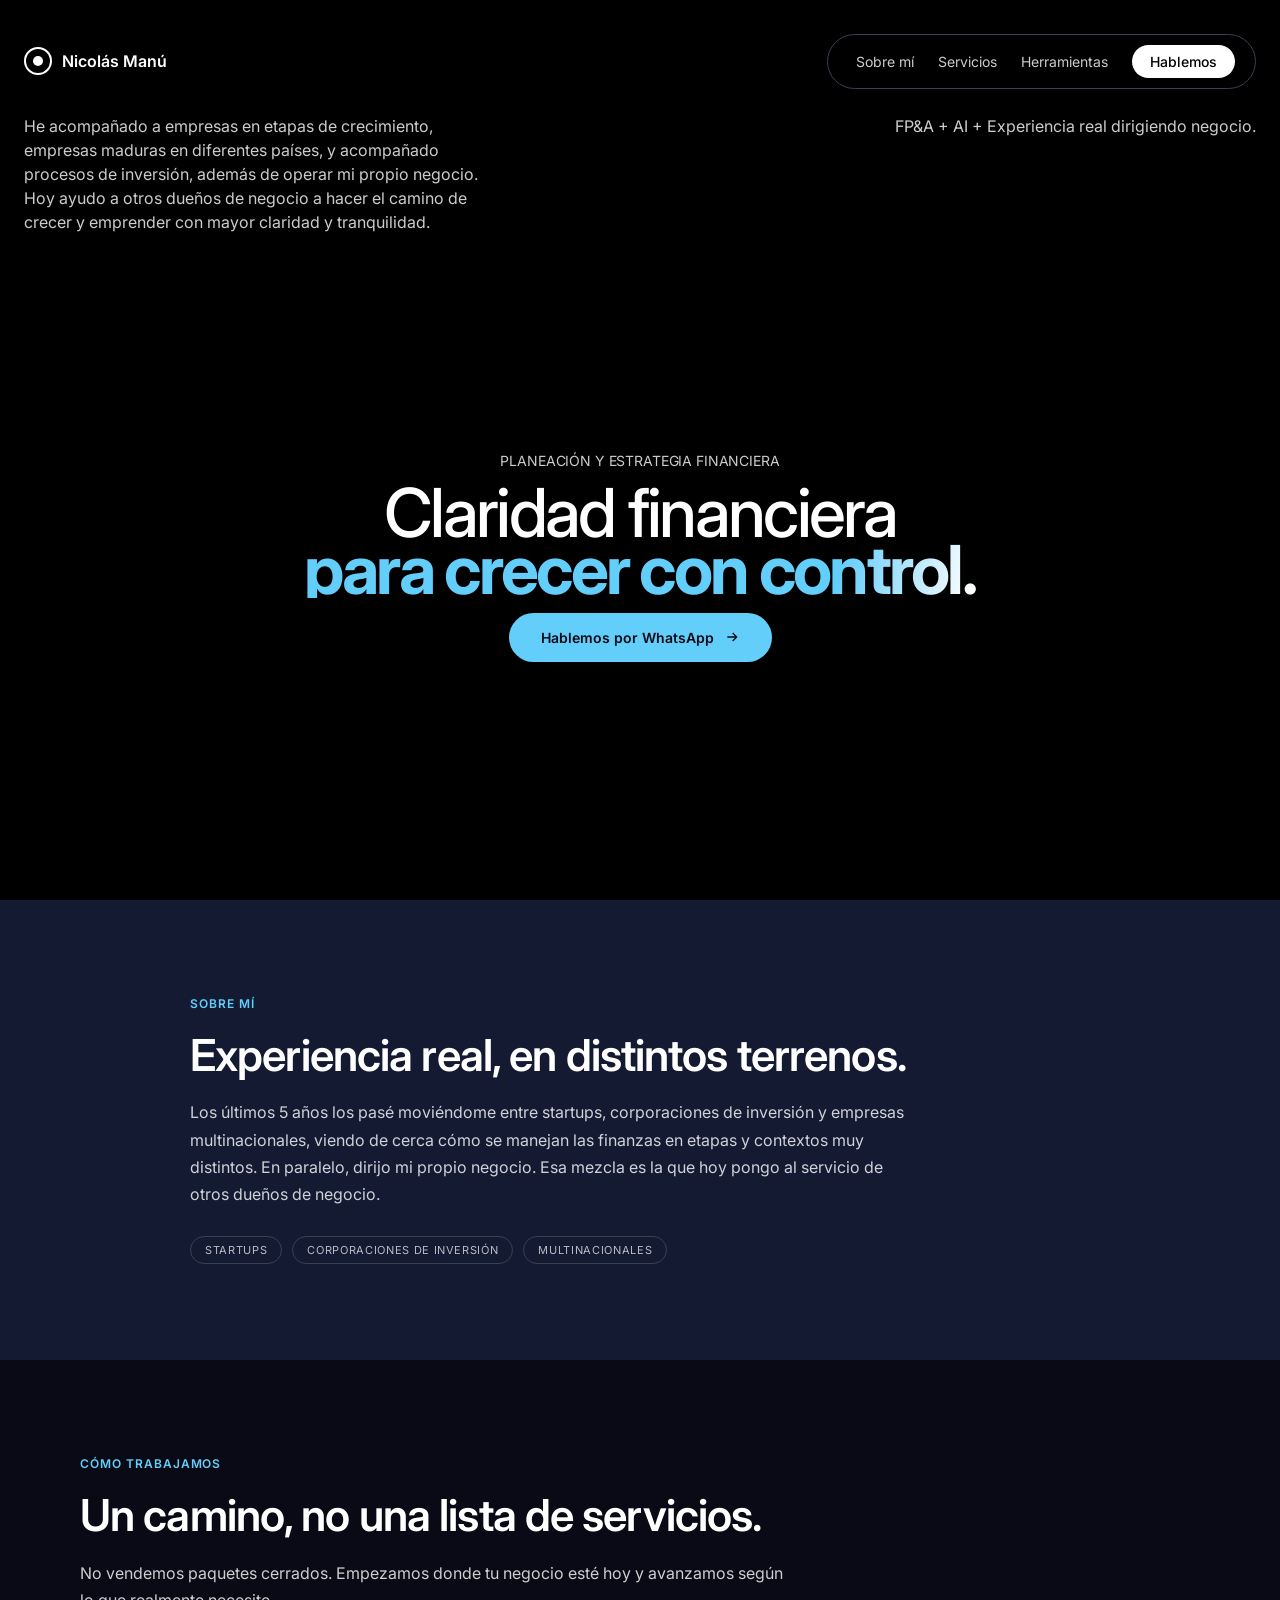
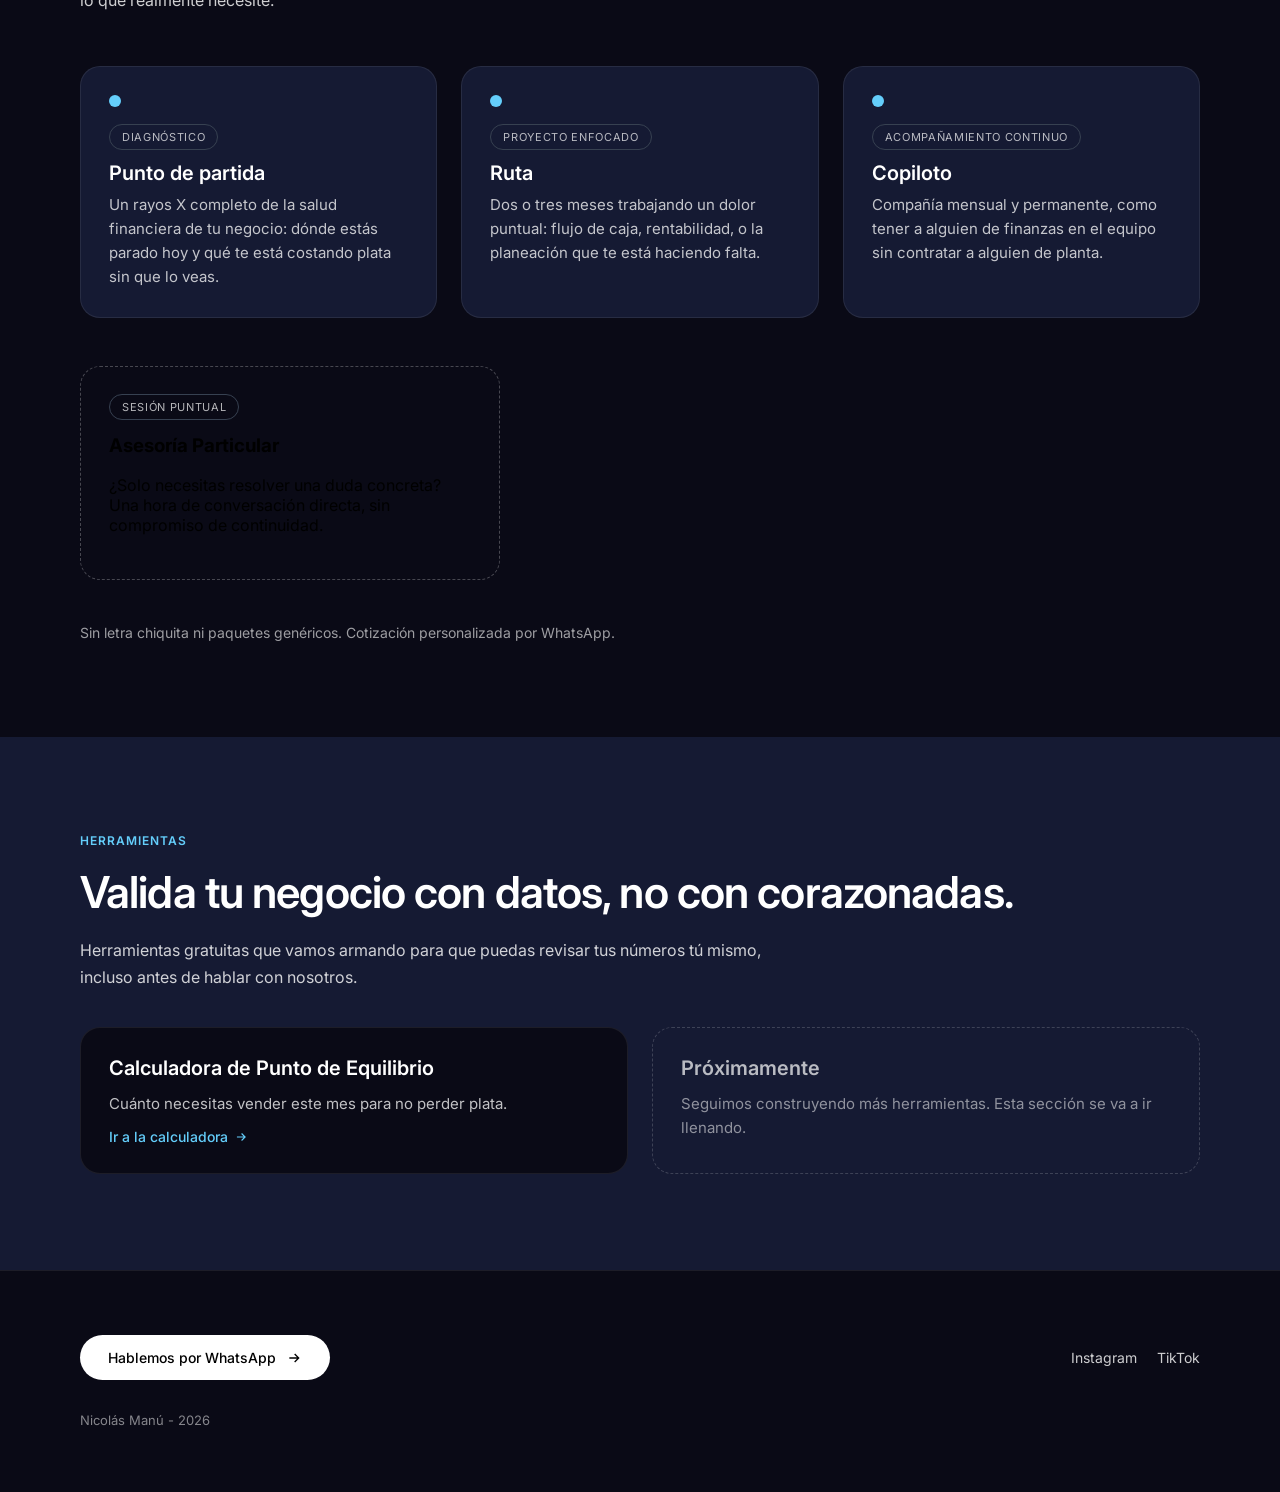
==== index.html @ 8c02f8b5 "Sitio inicial: hero + secciones + calculadora de punto de equilibrio" ====
<!DOCTYPE html>
<html lang="es">
<head>
<meta charset="UTF-8">
<meta name="viewport" content="width=device-width, initial-scale=1.0">
<title>Nicolás Manú — Planeación y Estrategia Financiera</title>
<link rel="preconnect" href="https://fonts.googleapis.com">
<link rel="preconnect" href="https://fonts.gstatic.com" crossorigin>
<link href="https://fonts.googleapis.com/css2?family=Inter:wght@400;500;600;700&display=swap" rel="stylesheet">
<style>
  @keyframes shine-sweep { 0% { background-position: 0% 50%; } 100% { background-position: 200% 50%; } }
  *{box-sizing:border-box;}
  html{scroll-behavior:smooth;}
  body{margin:0; font-family:'Inter', sans-serif; background:#0A0A16;}
  a{color:rgba(255,255,255,0.8); text-decoration:none;}
  a:hover{color:#ffffff;}

  /* ---- HERO ---- */
  .hero{position:relative; width:100%; height:100vh; background:#000000; overflow:hidden;}
  .hero-video{position:absolute; top:-15%; left:0; width:100%; height:130%; object-fit:cover; z-index:0; will-change:transform;}
  .hero-overlay{position:absolute; inset:0; background:rgba(0,0,0,0.35); z-index:1;}
  .hero-inner{position:relative; z-index:10; display:flex; flex-direction:column; height:100%; max-width:1280px; margin:0 auto; padding:20px 24px;}

  nav{display:flex; align-items:center; justify-content:space-between; padding:clamp(6px,1.5vh,16px) 0;}
  .logo{display:flex; align-items:center; gap:10px;}
  .logo-dot{width:28px; height:28px; border-radius:50%; border:2px solid #fff; display:flex; align-items:center; justify-content:center;}
  .logo-dot span{width:10px; height:10px; border-radius:50%; background:#fff;}
  .logo-text{color:#fff; font-weight:600; font-size:16px;}

  .nav-pill{display:none; align-items:center; gap:24px; border:1px solid #374151; border-radius:999px; padding:10px 20px 10px 28px;}
  .nav-pill a{font-size:14px;}
  .nav-cta{font-size:14px; background:#fff; color:#000; border-radius:999px; padding:8px 18px; font-weight:500; transition:background 0.15s;}
  .nav-cta:hover{background:#e5e5e5; color:#000;}

  .hamburger{display:flex; background:none; border:none; padding:8px; cursor:pointer;}
  .mobile-menu{display:none; flex-direction:column; gap:14px; padding:16px 4px 4px; border-top:1px solid #374151; margin-top:8px;}
  .mobile-menu.open{display:flex;}
  .mobile-menu a{font-size:14px;}
  .mobile-menu .nav-cta{align-self:flex-start; color:#fff; background:none; padding:0; font-weight:500;}

  .top-cols{display:flex; flex-direction:column; gap:clamp(4px,1vh,8px); margin-top:clamp(4px,1.5vh,12px);}
  .top-cols p{color:rgba(255,255,255,0.8); font-size:14px; line-height:1.5; margin:0;}
  .top-cols .left{max-width:480px;}

  .hero-center{flex:1; min-height:0; display:flex; flex-direction:column; align-items:center; justify-content:center; text-align:center; gap:clamp(6px,1.6vh,24px); overflow:hidden;}
  .eyebrow{color:rgba(255,255,255,0.8); font-size:12px; text-transform:uppercase; letter-spacing:-0.01em; margin:0;}
  h1{margin:0; line-height:0.85; letter-spacing:-0.04em; font-size:clamp(34px,7.5vh,128px);}
  h1 span{display:block;}
  .line1{color:#ffffff; font-weight:500;}
  .line2{
    font-weight:700;
    background:linear-gradient(100deg,#64CEFB 0%,#64CEFB 40%,#ffffff 50%,#64CEFB 60%,#64CEFB 100%);
    background-size:200% 100%; -webkit-background-clip:text; background-clip:text;
    -webkit-text-fill-color:transparent; color:transparent; animation:shine-sweep 3s linear infinite;
  }

  .cta-hero{
    display:flex; align-items:center; gap:10px; background:#64CEFB; color:#0A0A16;
    border:none; border-radius:999px; padding:clamp(8px,1.6vh,12px) 24px; font-size:14px; font-weight:600;
    transition:background 0.2s;
  }
  .cta-hero:hover{background:#4FBEEF; color:#0A0A16;}
  .cta-hero svg{transition:transform 0.2s;}
  .cta-hero:hover svg{transform:translateX(4px);}

  @media (min-width:768px){
    .eyebrow{font-size:14px !important;}
    .cta-hero{padding:clamp(12px,2vh,16px) 32px !important;}
  }
  @media (max-height:620px){ .top-cols{display:none !important;} }
  @media (min-width:1024px){
    .nav-pill{display:flex !important;}
    .hamburger{display:none !important;}
    .top-cols{flex-direction:row !important; justify-content:space-between !important; align-items:flex-start !important;}
    .top-cols .right{text-align:right;}
    .top-cols p{font-size:16px !important;}
  }

  /* ---- SECCIONES ---- */
  section{font-family:'Inter', sans-serif;}
  .section-inner{max-width:900px; margin:0 auto;}
  .section-inner.wide{max-width:1120px;}
  .eyebrow-section{color:#64CEFB; font-size:12px; text-transform:uppercase; letter-spacing:0.08em; margin:0; font-weight:600;}
  h2{color:#ffffff; font-size:clamp(28px,4vw,44px); font-weight:600; letter-spacing:-0.02em; line-height:1.1; margin:0;}
  .section-body{color:rgba(255,255,255,0.8); font-size:16px; line-height:1.7; margin:0; max-width:720px;}

  #sobre-mi{background:#151A33; padding:96px 24px;}
  #sobre-mi .section-inner{display:flex; flex-direction:column; gap:20px;}
  .badges{display:flex; flex-wrap:wrap; gap:10px; margin-top:8px;}
  .badge{border:1px solid #374151; border-radius:999px; padding:6px 14px; font-size:11px; text-transform:uppercase; letter-spacing:0.06em; color:rgba(255,255,255,0.7);}

  #como-trabajamos{background:#0A0A16; padding:96px 24px;}
  #como-trabajamos .section-inner{display:flex; flex-direction:column; gap:20px;}
  .path-grid{position:relative; display:grid; grid-template-columns:repeat(3,1fr); gap:24px; margin-top:32px;}
  .path-card{position:relative; z-index:1; background:#151A33; border:1px solid rgba(255,255,255,0.08); border-radius:20px; padding:28px;}
  .path-dot{width:12px; height:12px; border-radius:50%; background:#64CEFB; margin-bottom:18px;}
  .path-tag{border:1px solid #374151; border-radius:999px; padding:5px 12px; font-size:11px; text-transform:uppercase; letter-spacing:0.06em; color:rgba(255,255,255,0.7);}
  .path-card h3{color:#fff; font-size:20px; font-weight:600; margin:16px 0 8px;}
  .path-card p{color:rgba(255,255,255,0.75); font-size:15px; line-height:1.6; margin:0;}
  .aparte{margin-top:28px; background:transparent; border:1px dashed rgba(255,255,255,0.25); border-radius:20px; padding:28px; max-width:420px;}
  .cierre{color:rgba(255,255,255,0.6); font-size:14px; margin:24px 0 0;}
  @media (max-width:767px){ .path-grid{grid-template-columns:1fr !important;} .path-card{border-left:2px solid #64CEFB !important;} }

  #herramientas{background:#151A33; padding:96px 24px;}
  #herramientas .section-inner{display:flex; flex-direction:column; gap:20px;}
  .tools-grid{display:grid; grid-template-columns:repeat(2,1fr); gap:24px; margin-top:16px;}
  .tool-card{background:#0A0A16; border:1px solid rgba(255,255,255,0.08); border-radius:20px; padding:28px; display:flex; flex-direction:column; gap:12px;}
  .tool-card h3{color:#fff; font-size:20px; font-weight:600; margin:0;}
  .tool-card p{color:rgba(255,255,255,0.75); font-size:15px; line-height:1.6; margin:0; flex:1;}
  .tool-link{color:#64CEFB; font-size:14px; font-weight:500; display:flex; align-items:center; gap:6px; transition:color 0.15s;}
  .tool-link:hover{color:#ffffff;}
  .tool-ghost{background:transparent; border:1px dashed rgba(255,255,255,0.25); opacity:0.7;}
  @media (max-width:767px){ .tools-grid{grid-template-columns:1fr !important;} }

  footer{background:#0A0A16; padding:64px 24px; border-top:1px solid rgba(255,255,255,0.08);}
  .footer-wrap{max-width:1120px; margin:0 auto; display:flex; flex-direction:column; gap:32px;}
  .footer-top{display:flex; align-items:center; justify-content:space-between; gap:24px; flex-wrap:wrap;}
  .footer-cta{display:flex; align-items:center; gap:10px; background:#fff; color:#000; border-radius:999px; padding:14px 28px; font-size:14px; font-weight:500; transition:background 0.15s;}
  .footer-cta:hover{background:#e5e5e5; color:#000;}
  .footer-social{display:flex; gap:20px;}
  .footer-social a{font-size:14px;}
  .credit{color:rgba(255,255,255,0.5); font-size:13px; margin:0;}
</style>
</head>
<body>

<section class="hero">
  <video class="hero-video" id="heroVideo" autoplay loop muted playsinline src="https://d8j0ntlcm91z4.cloudfront.net/user_38xzZboKViGWJOttwIXH07lWA1P/hf_20260328_105406_16f4600d-7a92-4292-b96e-b19156c7830a.mp4"></video>
  <div class="hero-overlay"></div>
  <div class="hero-inner">
    <nav>
      <div class="logo">
        <div class="logo-dot"><span></span></div>
        <span class="logo-text">Nicolás Manú</span>
      </div>
      <div class="nav-pill">
        <a href="#sobre-mi">Sobre mí</a>
        <a href="#como-trabajamos">Servicios</a>
        <a href="#herramientas">Herramientas</a>
        <a href="#" class="nav-cta" id="wa-nav">Hablemos</a>
      </div>
      <button class="hamburger" id="menuBtn" aria-label="Menu">
        <svg width="26" height="26" viewBox="0 0 24 24" fill="none" stroke="#fff" stroke-width="2"><path d="M4 6h16M4 12h16M4 18h16"/></svg>
      </button>
    </nav>
    <div class="mobile-menu" id="mobileMenu">
      <a href="#sobre-mi">Sobre mí</a>
      <a href="#como-trabajamos">Servicios</a>
      <a href="#herramientas">Herramientas</a>
      <a href="#" class="nav-cta" id="wa-nav-mobile">Hablemos</a>
    </div>

    <div class="top-cols">
      <p class="left">He acompañado a empresas en etapas de crecimiento, empresas maduras en diferentes países, y acompañado procesos de inversión, además de operar mi propio negocio. Hoy ayudo a otros dueños de negocio a hacer el camino de crecer y emprender con mayor claridad y tranquilidad.</p>
      <p class="right">FP&amp;A + AI + Experiencia real dirigiendo negocio.</p>
    </div>

    <div class="hero-center">
      <p class="eyebrow">Planeación y estrategia financiera</p>
      <h1>
        <span class="line1">Claridad financiera</span>
        <span class="line2">para crecer con control.</span>
      </h1>
      <a href="#" class="cta-hero" id="wa-hero">
        Hablemos por WhatsApp
        <svg width="16" height="16" viewBox="0 0 24 24" fill="none" stroke="currentColor" stroke-width="2"><path d="M5 12h14M13 6l6 6-6 6"/></svg>
      </a>
    </div>
  </div>
</section>

<section id="sobre-mi">
  <div class="section-inner">
    <p class="eyebrow-section">Sobre mí</p>
    <h2>Experiencia real, en distintos terrenos.</h2>
    <p class="section-body">Los últimos 5 años los pasé moviéndome entre startups, corporaciones de inversión y empresas multinacionales, viendo de cerca cómo se manejan las finanzas en etapas y contextos muy distintos. En paralelo, dirijo mi propio negocio. Esa mezcla es la que hoy pongo al servicio de otros dueños de negocio.</p>
    <div class="badges">
      <span class="badge">Startups</span>
      <span class="badge">Corporaciones de inversión</span>
      <span class="badge">Multinacionales</span>
    </div>
  </div>
</section>

<section id="como-trabajamos">
  <div class="section-inner wide">
    <p class="eyebrow-section">Cómo trabajamos</p>
    <h2>Un camino, no una lista de servicios.</h2>
    <p class="section-body">No vendemos paquetes cerrados. Empezamos donde tu negocio esté hoy y avanzamos según lo que realmente necesite.</p>

    <div class="path-grid">
      <div class="path-card">
        <div class="path-dot"></div>
        <span class="path-tag">Diagnóstico</span>
        <h3>Punto de partida</h3>
        <p>Un rayos X completo de la salud financiera de tu negocio: dónde estás parado hoy y qué te está costando plata sin que lo veas.</p>
      </div>
      <div class="path-card">
        <div class="path-dot"></div>
        <span class="path-tag">Proyecto enfocado</span>
        <h3>Ruta</h3>
        <p>Dos o tres meses trabajando un dolor puntual: flujo de caja, rentabilidad, o la planeación que te está haciendo falta.</p>
      </div>
      <div class="path-card">
        <div class="path-dot"></div>
        <span class="path-tag">Acompañamiento continuo</span>
        <h3>Copiloto</h3>
        <p>Compañía mensual y permanente, como tener a alguien de finanzas en el equipo sin contratar a alguien de planta.</p>
      </div>
    </div>

    <div class="aparte">
      <span class="path-tag">Sesión puntual</span>
      <h3>Asesoría Particular</h3>
      <p>¿Solo necesitas resolver una duda concreta? Una hora de conversación directa, sin compromiso de continuidad.</p>
    </div>

    <p class="cierre">Sin letra chiquita ni paquetes genéricos. Cotización personalizada por WhatsApp.</p>
  </div>
</section>

<section id="herramientas">
  <div class="section-inner wide">
    <p class="eyebrow-section">Herramientas</p>
    <h2>Valida tu negocio con datos, no con corazonadas.</h2>
    <p class="section-body">Herramientas gratuitas que vamos armando para que puedas revisar tus números tú mismo, incluso antes de hablar con nosotros.</p>

    <div class="tools-grid">
      <div class="tool-card">
        <h3>Calculadora de Punto de Equilibrio</h3>
        <p>Cuánto necesitas vender este mes para no perder plata.</p>
        <a href="/herramientas/punto-de-equilibrio/" class="tool-link">Ir a la calculadora
          <svg width="14" height="14" viewBox="0 0 24 24" fill="none" stroke="currentColor" stroke-width="2"><path d="M5 12h14M13 6l6 6-6 6"/></svg>
        </a>
      </div>
      <div class="tool-card tool-ghost">
        <h3>Próximamente</h3>
        <p>Seguimos construyendo más herramientas. Esta sección se va a ir llenando.</p>
      </div>
    </div>
  </div>
</section>

<footer id="contacto">
  <div class="footer-wrap">
    <div class="footer-top">
      <a href="#" class="footer-cta" id="wa-footer">
        Hablemos por WhatsApp
        <svg width="16" height="16" viewBox="0 0 24 24" fill="none" stroke="currentColor" stroke-width="2"><path d="M5 12h14M13 6l6 6-6 6"/></svg>
      </a>
      <div class="footer-social">
        <a href="https://www.instagram.com/nico.nomics/" target="_blank" rel="noopener">Instagram</a>
        <a href="https://www.tiktok.com/@nico.nomics_" target="_blank" rel="noopener">TikTok</a>
      </div>
    </div>
    <p class="credit">Nicolás Manú - 2026</p>
  </div>
</footer>

<script>
  // WhatsApp
  const WHATSAPP_NUMBER = "573503462481";
  const WHATSAPP_MSG = "Hola Nicolás, vi tu página y me gustaría conversar sobre tus servicios, gracias!";
  const waLink = `https://wa.me/${WHATSAPP_NUMBER}?text=${encodeURIComponent(WHATSAPP_MSG)}`;
  ["wa-nav", "wa-nav-mobile", "wa-hero", "wa-footer"].forEach(id => {
    const el = document.getElementById(id);
    if (el) el.href = waLink;
  });

  // Menú mobile
  const menuBtn = document.getElementById('menuBtn');
  const mobileMenu = document.getElementById('mobileMenu');
  menuBtn.addEventListener('click', () => mobileMenu.classList.toggle('open'));

  // Video: autoplay + parallax al scroll
  const video = document.getElementById('heroVideo');
  video.muted = true;
  video.play().catch(() => {});

  let ticking = false;
  window.addEventListener('scroll', () => {
    if (ticking) return;
    ticking = true;
    requestAnimationFrame(() => {
      video.style.transform = `translateY(${window.scrollY * 0.3}px)`;
      ticking = false;
    });
  }, { passive: true });
</script>
</body>
</html>
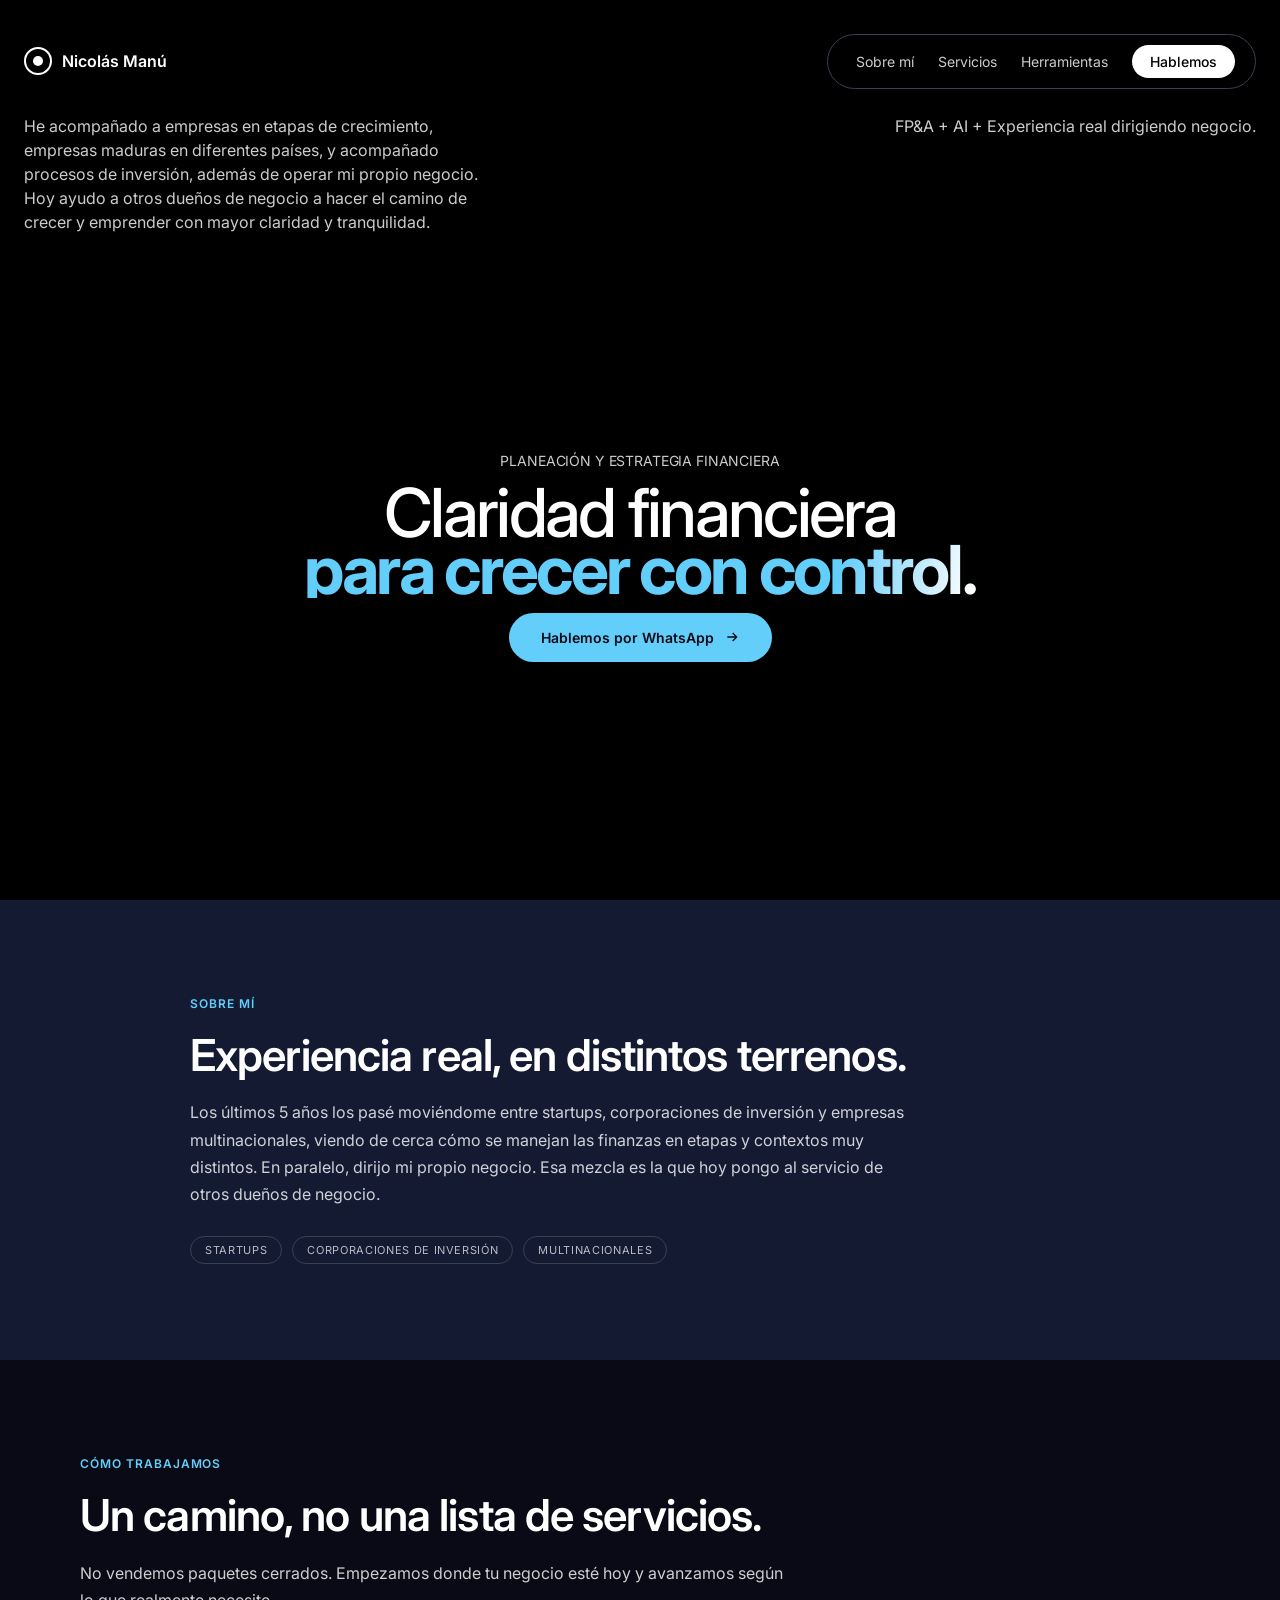
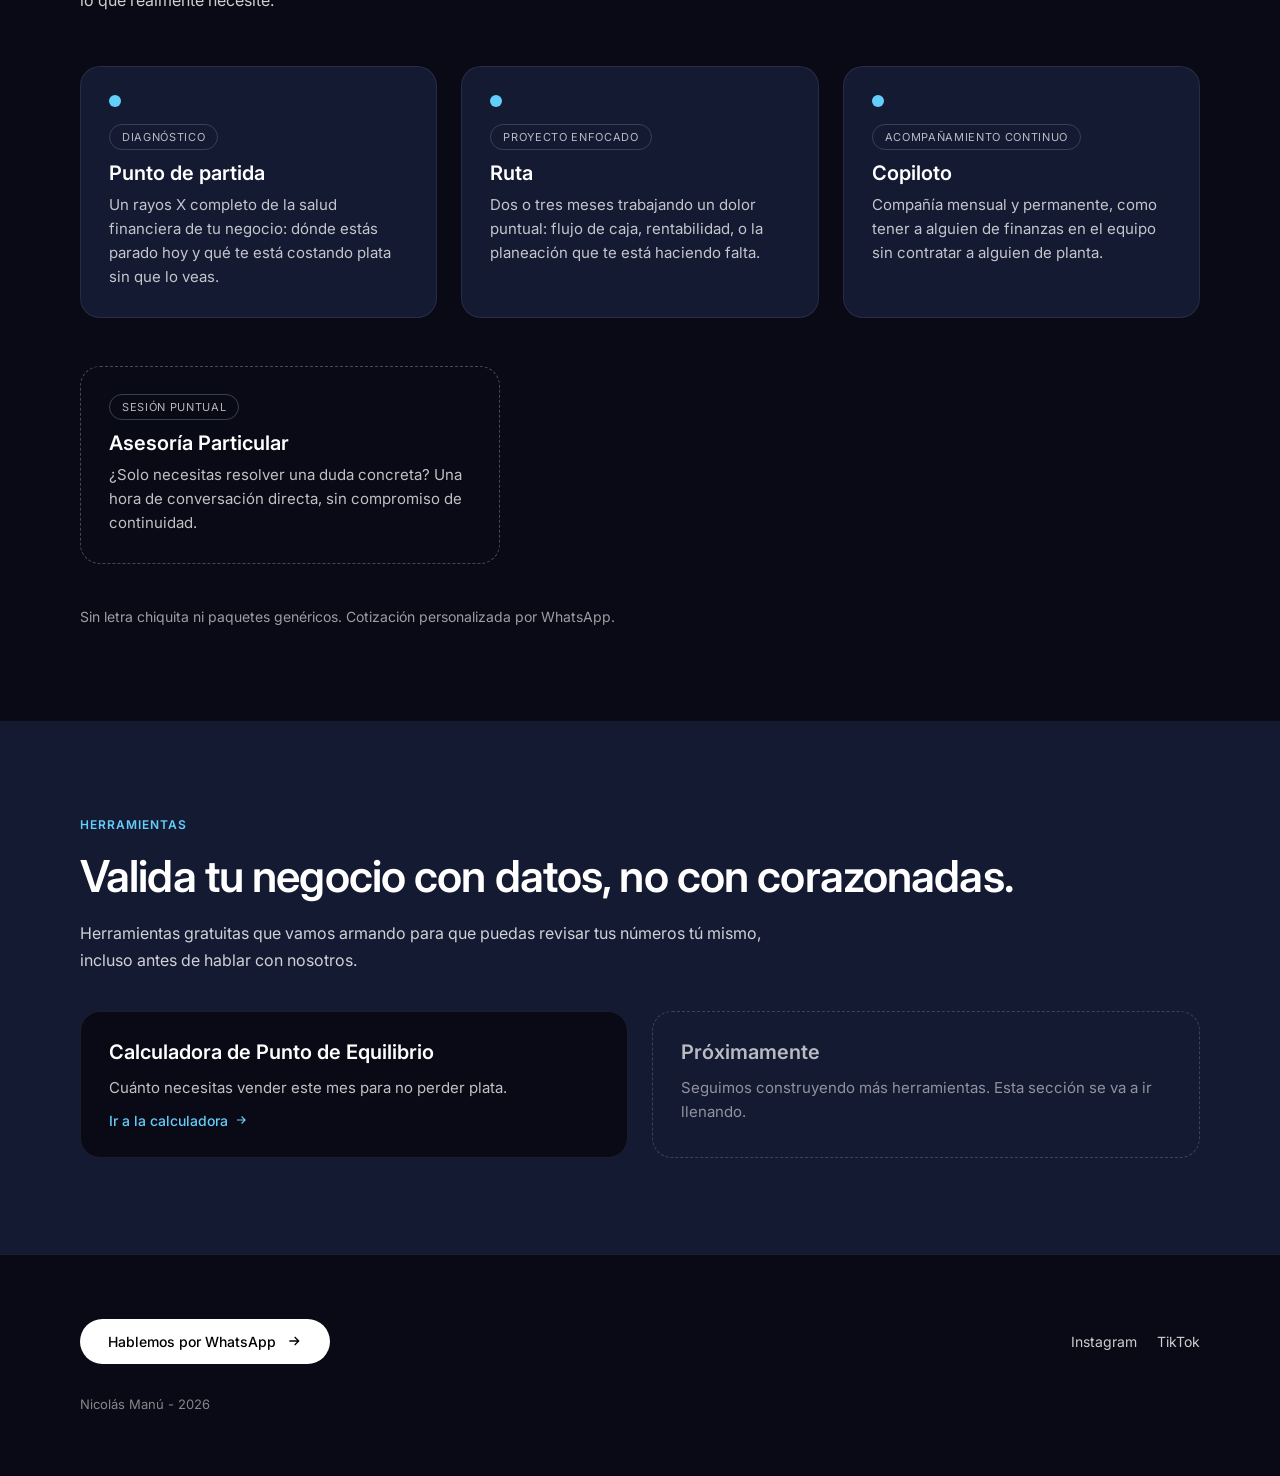
==== commit fb2c2cf1: "Fix: color de texto en la tarjeta Asesoría Particular (Sesión puntual)" ====
--- a/index.html
+++ b/index.html
@@ -98,6 +98,8 @@
   .path-card h3{color:#fff; font-size:20px; font-weight:600; margin:16px 0 8px;}
   .path-card p{color:rgba(255,255,255,0.75); font-size:15px; line-height:1.6; margin:0;}
   .aparte{margin-top:28px; background:transparent; border:1px dashed rgba(255,255,255,0.25); border-radius:20px; padding:28px; max-width:420px;}
+  .aparte h3{color:#fff; font-size:20px; font-weight:600; margin:16px 0 8px;}
+  .aparte p{color:rgba(255,255,255,0.75); font-size:15px; line-height:1.6; margin:0;}
   .cierre{color:rgba(255,255,255,0.6); font-size:14px; margin:24px 0 0;}
   @media (max-width:767px){ .path-grid{grid-template-columns:1fr !important;} .path-card{border-left:2px solid #64CEFB !important;} }
 
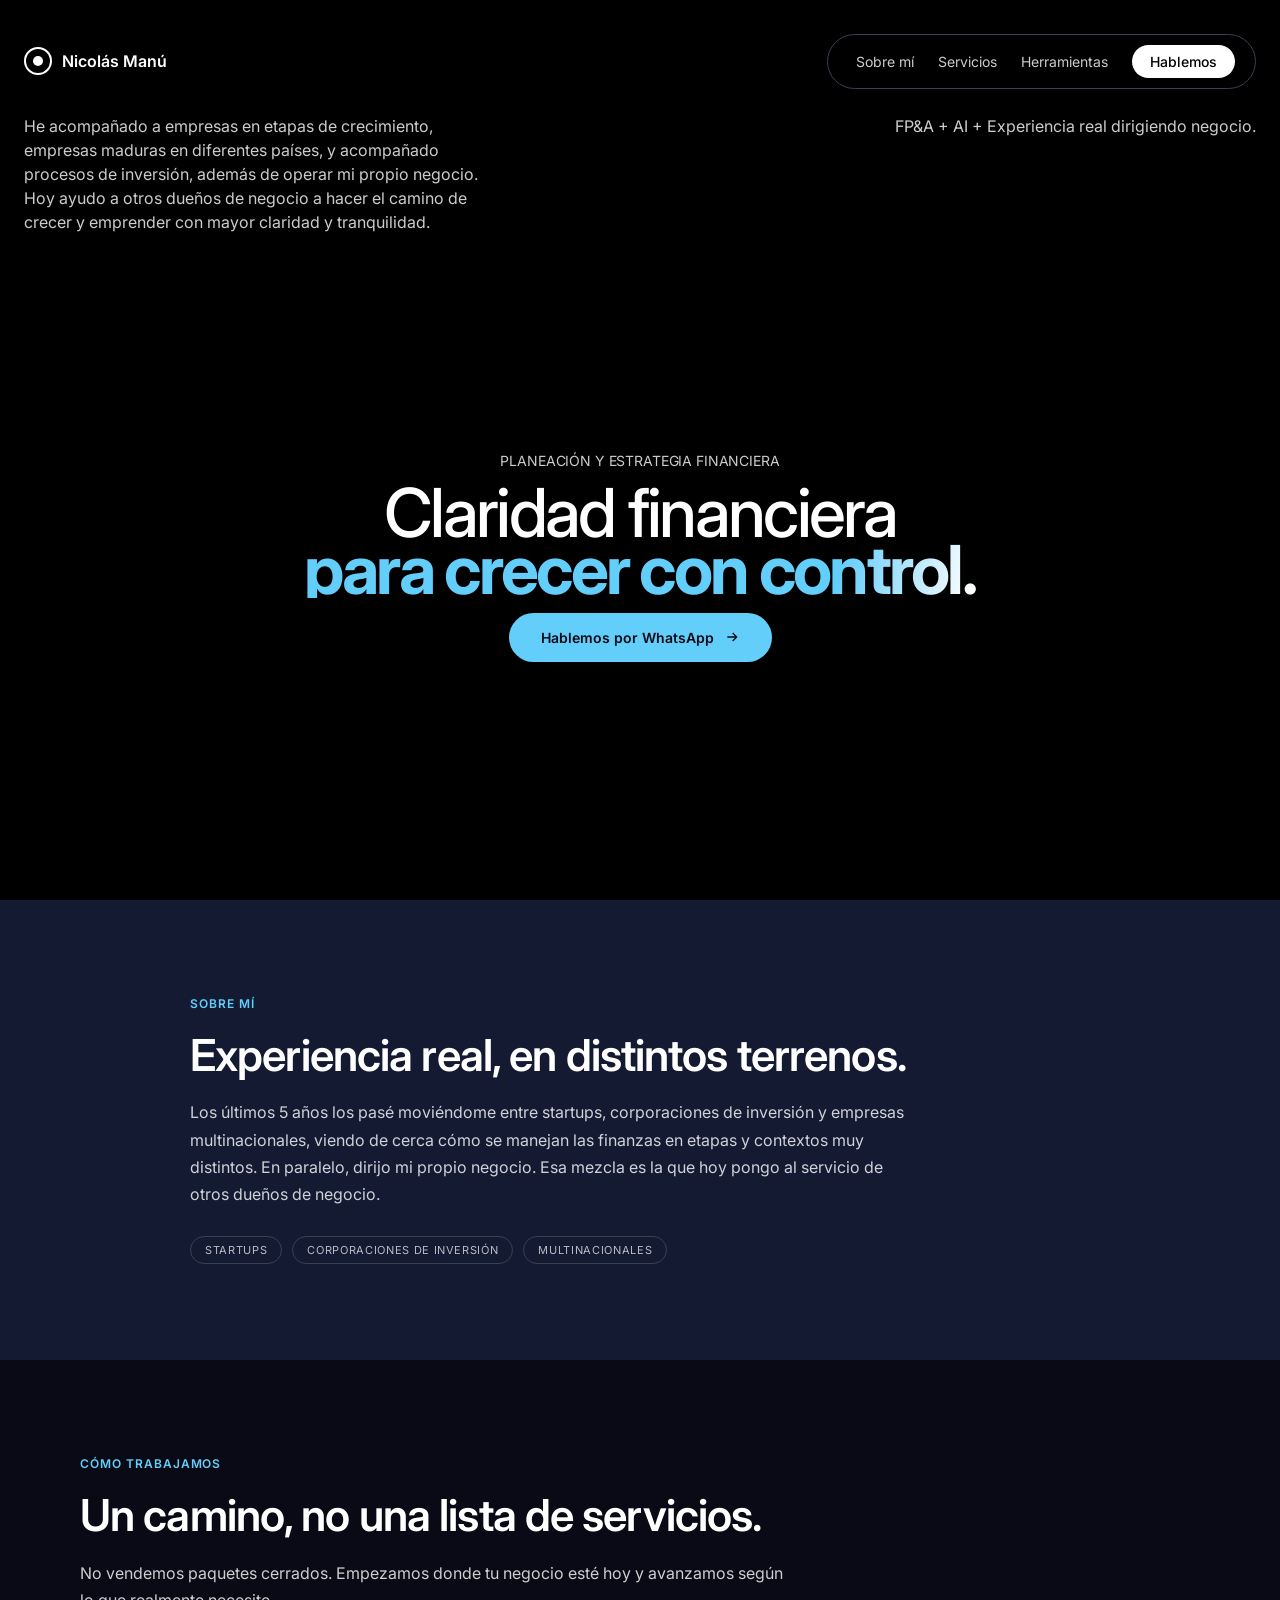
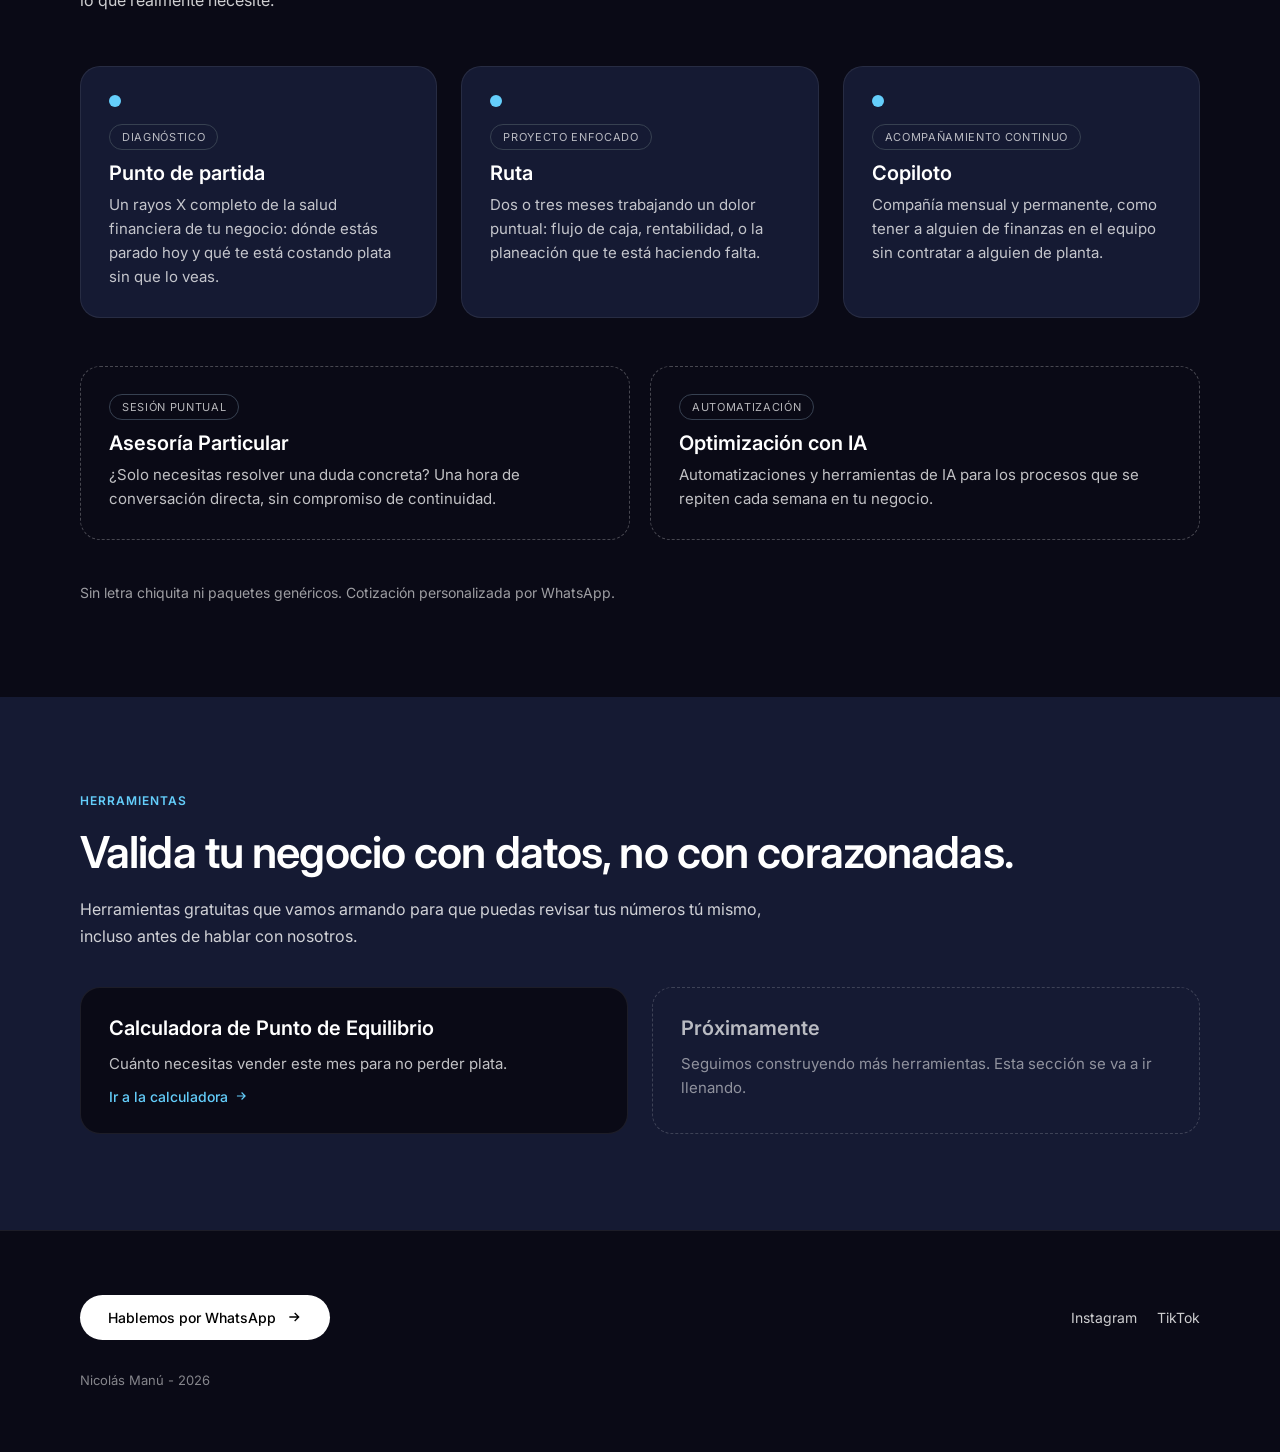
==== commit f5432f5f: "Agregar tarjeta de Optimización con IA junto a Asesoría Particular" ====
--- a/index.html
+++ b/index.html
@@ -97,9 +97,10 @@
   .path-tag{border:1px solid #374151; border-radius:999px; padding:5px 12px; font-size:11px; text-transform:uppercase; letter-spacing:0.06em; color:rgba(255,255,255,0.7);}
   .path-card h3{color:#fff; font-size:20px; font-weight:600; margin:16px 0 8px;}
   .path-card p{color:rgba(255,255,255,0.75); font-size:15px; line-height:1.6; margin:0;}
-  .aparte{margin-top:28px; background:transparent; border:1px dashed rgba(255,255,255,0.25); border-radius:20px; padding:28px; max-width:420px;}
-  .aparte h3{color:#fff; font-size:20px; font-weight:600; margin:16px 0 8px;}
-  .aparte p{color:rgba(255,255,255,0.75); font-size:15px; line-height:1.6; margin:0;}
+  .aparte-row{margin-top:28px; display:flex; gap:20px; flex-wrap:wrap;}
+  .aparte-card{background:transparent; border:1px dashed rgba(255,255,255,0.25); border-radius:20px; padding:28px; flex:1; min-width:260px;}
+  .aparte-card h3{color:#fff; font-size:20px; font-weight:600; margin:16px 0 8px;}
+  .aparte-card p{color:rgba(255,255,255,0.75); font-size:15px; line-height:1.6; margin:0;}
   .cierre{color:rgba(255,255,255,0.6); font-size:14px; margin:24px 0 0;}
   @media (max-width:767px){ .path-grid{grid-template-columns:1fr !important;} .path-card{border-left:2px solid #64CEFB !important;} }
 
@@ -211,10 +212,17 @@
       </div>
     </div>
 
-    <div class="aparte">
-      <span class="path-tag">Sesión puntual</span>
-      <h3>Asesoría Particular</h3>
-      <p>¿Solo necesitas resolver una duda concreta? Una hora de conversación directa, sin compromiso de continuidad.</p>
+    <div class="aparte-row">
+      <div class="aparte-card">
+        <span class="path-tag">Sesión puntual</span>
+        <h3>Asesoría Particular</h3>
+        <p>¿Solo necesitas resolver una duda concreta? Una hora de conversación directa, sin compromiso de continuidad.</p>
+      </div>
+      <div class="aparte-card">
+        <span class="path-tag">Automatización</span>
+        <h3>Optimización con IA</h3>
+        <p>Automatizaciones y herramientas de IA para los procesos que se repiten cada semana en tu negocio.</p>
+      </div>
     </div>
 
     <p class="cierre">Sin letra chiquita ni paquetes genéricos. Cotización personalizada por WhatsApp.</p>
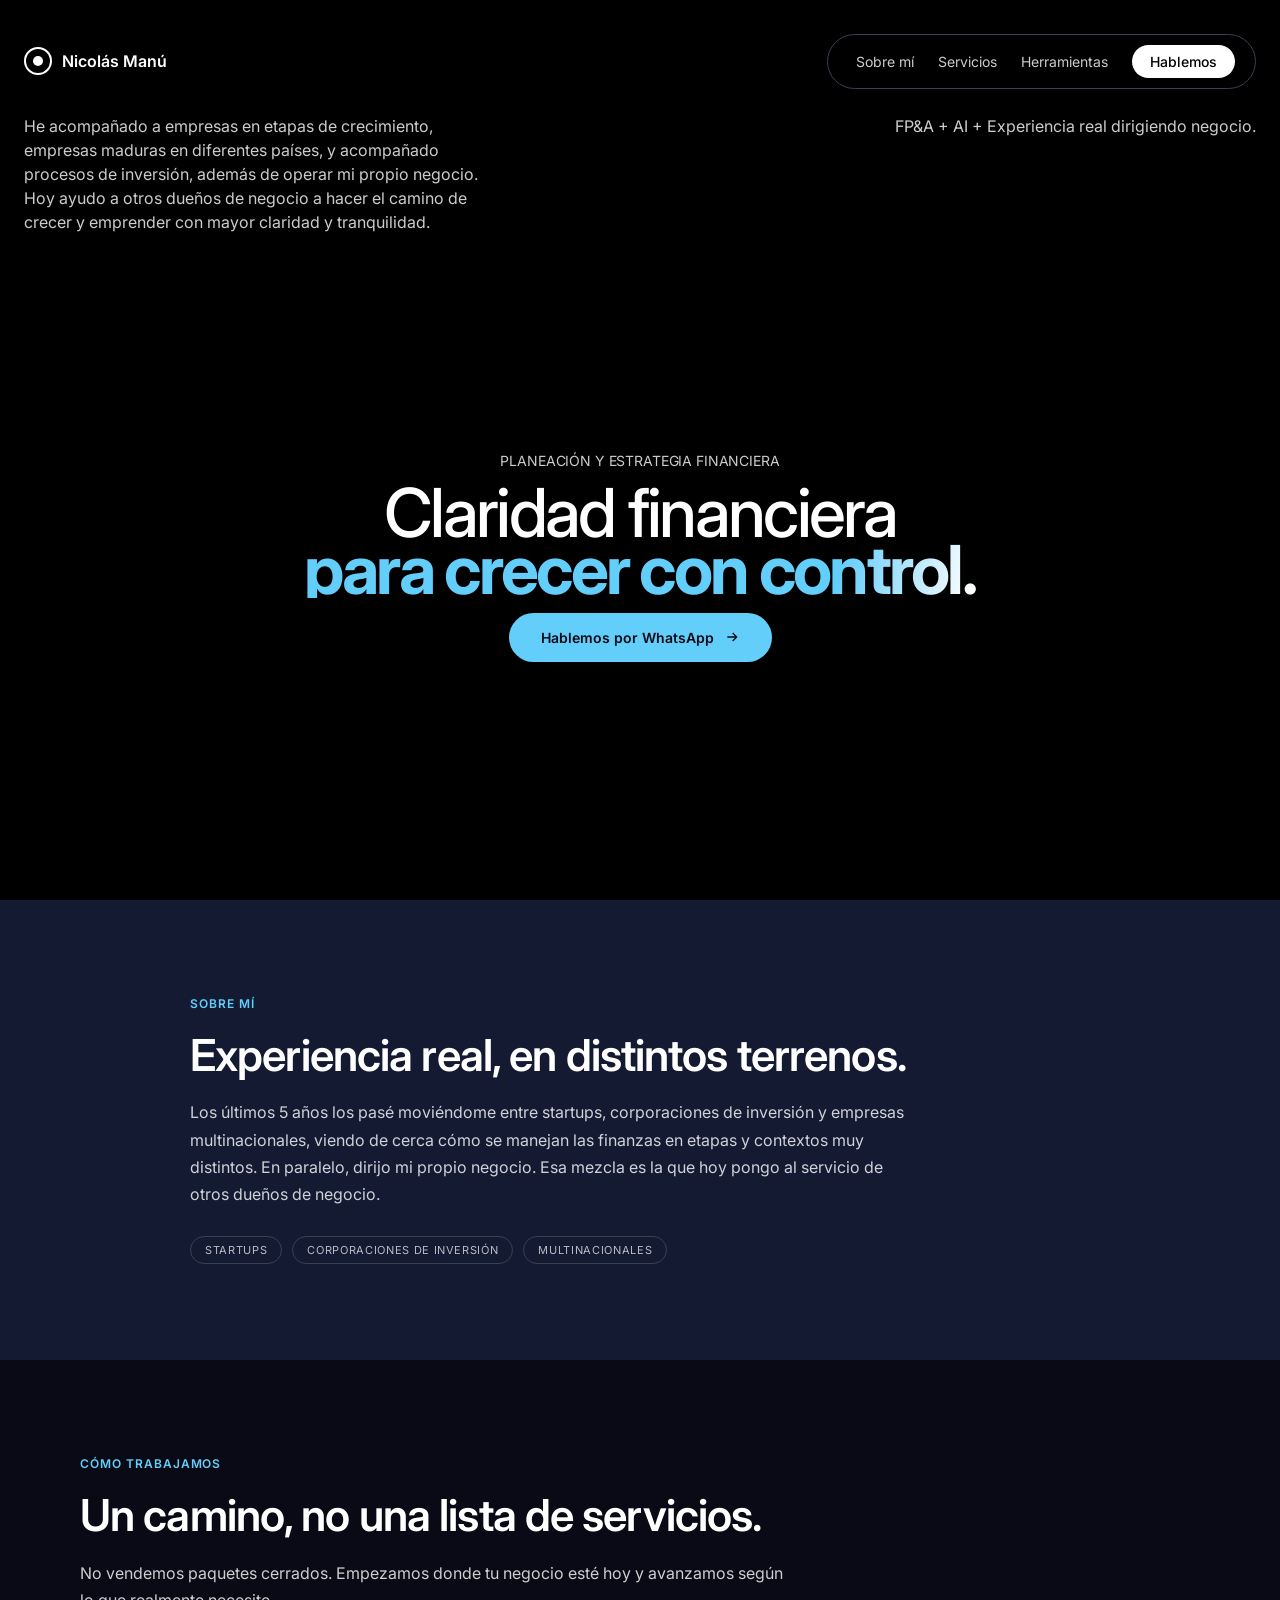
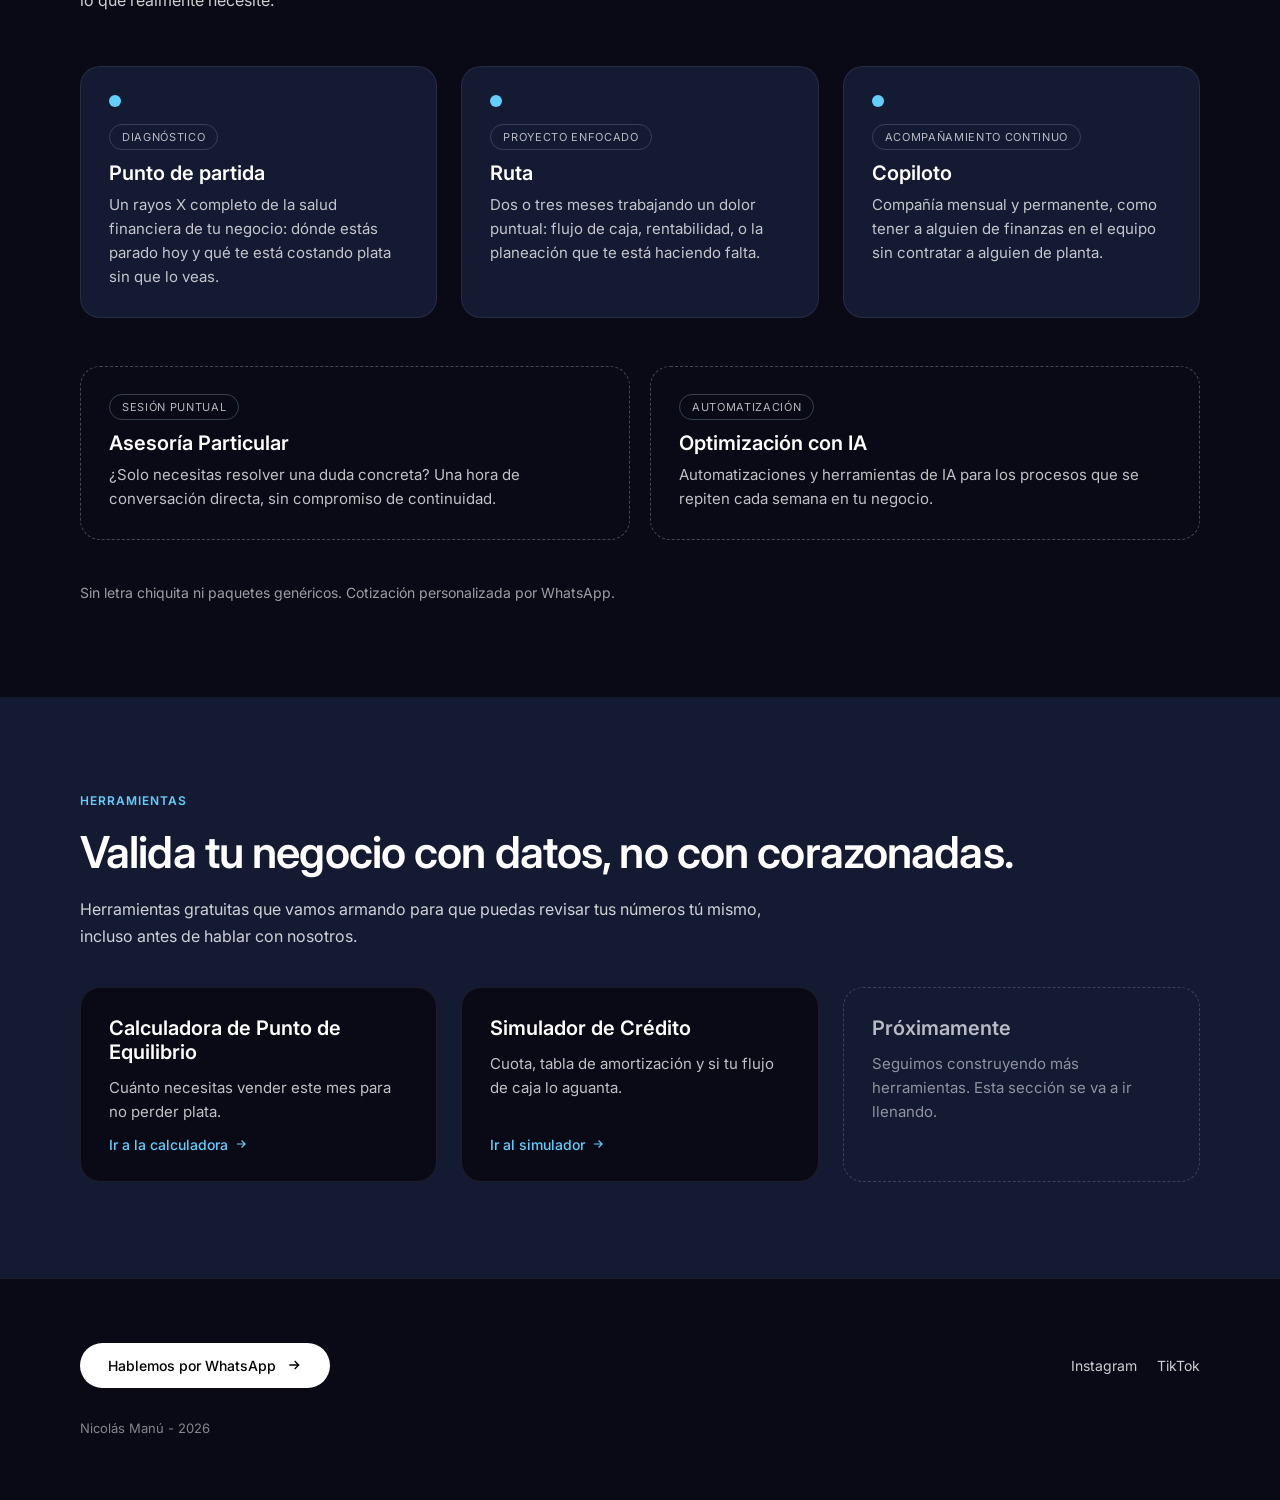
==== commit 92d92171: "Agregar Simulador de Crédito a Herramientas" ====
--- a/index.html
+++ b/index.html
@@ -7,123 +7,7 @@
 <link rel="preconnect" href="https://fonts.googleapis.com">
 <link rel="preconnect" href="https://fonts.gstatic.com" crossorigin>
 <link href="https://fonts.googleapis.com/css2?family=Inter:wght@400;500;600;700&display=swap" rel="stylesheet">
-<style>
-  @keyframes shine-sweep { 0% { background-position: 0% 50%; } 100% { background-position: 200% 50%; } }
-  *{box-sizing:border-box;}
-  html{scroll-behavior:smooth;}
-  body{margin:0; font-family:'Inter', sans-serif; background:#0A0A16;}
-  a{color:rgba(255,255,255,0.8); text-decoration:none;}
-  a:hover{color:#ffffff;}
-
-  /* ---- HERO ---- */
-  .hero{position:relative; width:100%; height:100vh; background:#000000; overflow:hidden;}
-  .hero-video{position:absolute; top:-15%; left:0; width:100%; height:130%; object-fit:cover; z-index:0; will-change:transform;}
-  .hero-overlay{position:absolute; inset:0; background:rgba(0,0,0,0.35); z-index:1;}
-  .hero-inner{position:relative; z-index:10; display:flex; flex-direction:column; height:100%; max-width:1280px; margin:0 auto; padding:20px 24px;}
-
-  nav{display:flex; align-items:center; justify-content:space-between; padding:clamp(6px,1.5vh,16px) 0;}
-  .logo{display:flex; align-items:center; gap:10px;}
-  .logo-dot{width:28px; height:28px; border-radius:50%; border:2px solid #fff; display:flex; align-items:center; justify-content:center;}
-  .logo-dot span{width:10px; height:10px; border-radius:50%; background:#fff;}
-  .logo-text{color:#fff; font-weight:600; font-size:16px;}
-
-  .nav-pill{display:none; align-items:center; gap:24px; border:1px solid #374151; border-radius:999px; padding:10px 20px 10px 28px;}
-  .nav-pill a{font-size:14px;}
-  .nav-cta{font-size:14px; background:#fff; color:#000; border-radius:999px; padding:8px 18px; font-weight:500; transition:background 0.15s;}
-  .nav-cta:hover{background:#e5e5e5; color:#000;}
-
-  .hamburger{display:flex; background:none; border:none; padding:8px; cursor:pointer;}
-  .mobile-menu{display:none; flex-direction:column; gap:14px; padding:16px 4px 4px; border-top:1px solid #374151; margin-top:8px;}
-  .mobile-menu.open{display:flex;}
-  .mobile-menu a{font-size:14px;}
-  .mobile-menu .nav-cta{align-self:flex-start; color:#fff; background:none; padding:0; font-weight:500;}
-
-  .top-cols{display:flex; flex-direction:column; gap:clamp(4px,1vh,8px); margin-top:clamp(4px,1.5vh,12px);}
-  .top-cols p{color:rgba(255,255,255,0.8); font-size:14px; line-height:1.5; margin:0;}
-  .top-cols .left{max-width:480px;}
-
-  .hero-center{flex:1; min-height:0; display:flex; flex-direction:column; align-items:center; justify-content:center; text-align:center; gap:clamp(6px,1.6vh,24px); overflow:hidden;}
-  .eyebrow{color:rgba(255,255,255,0.8); font-size:12px; text-transform:uppercase; letter-spacing:-0.01em; margin:0;}
-  h1{margin:0; line-height:0.85; letter-spacing:-0.04em; font-size:clamp(34px,7.5vh,128px);}
-  h1 span{display:block;}
-  .line1{color:#ffffff; font-weight:500;}
-  .line2{
-    font-weight:700;
-    background:linear-gradient(100deg,#64CEFB 0%,#64CEFB 40%,#ffffff 50%,#64CEFB 60%,#64CEFB 100%);
-    background-size:200% 100%; -webkit-background-clip:text; background-clip:text;
-    -webkit-text-fill-color:transparent; color:transparent; animation:shine-sweep 3s linear infinite;
-  }
-
-  .cta-hero{
-    display:flex; align-items:center; gap:10px; background:#64CEFB; color:#0A0A16;
-    border:none; border-radius:999px; padding:clamp(8px,1.6vh,12px) 24px; font-size:14px; font-weight:600;
-    transition:background 0.2s;
-  }
-  .cta-hero:hover{background:#4FBEEF; color:#0A0A16;}
-  .cta-hero svg{transition:transform 0.2s;}
-  .cta-hero:hover svg{transform:translateX(4px);}
-
-  @media (min-width:768px){
-    .eyebrow{font-size:14px !important;}
-    .cta-hero{padding:clamp(12px,2vh,16px) 32px !important;}
-  }
-  @media (max-height:620px){ .top-cols{display:none !important;} }
-  @media (min-width:1024px){
-    .nav-pill{display:flex !important;}
-    .hamburger{display:none !important;}
-    .top-cols{flex-direction:row !important; justify-content:space-between !important; align-items:flex-start !important;}
-    .top-cols .right{text-align:right;}
-    .top-cols p{font-size:16px !important;}
-  }
-
-  /* ---- SECCIONES ---- */
-  section{font-family:'Inter', sans-serif;}
-  .section-inner{max-width:900px; margin:0 auto;}
-  .section-inner.wide{max-width:1120px;}
-  .eyebrow-section{color:#64CEFB; font-size:12px; text-transform:uppercase; letter-spacing:0.08em; margin:0; font-weight:600;}
-  h2{color:#ffffff; font-size:clamp(28px,4vw,44px); font-weight:600; letter-spacing:-0.02em; line-height:1.1; margin:0;}
-  .section-body{color:rgba(255,255,255,0.8); font-size:16px; line-height:1.7; margin:0; max-width:720px;}
-
-  #sobre-mi{background:#151A33; padding:96px 24px;}
-  #sobre-mi .section-inner{display:flex; flex-direction:column; gap:20px;}
-  .badges{display:flex; flex-wrap:wrap; gap:10px; margin-top:8px;}
-  .badge{border:1px solid #374151; border-radius:999px; padding:6px 14px; font-size:11px; text-transform:uppercase; letter-spacing:0.06em; color:rgba(255,255,255,0.7);}
-
-  #como-trabajamos{background:#0A0A16; padding:96px 24px;}
-  #como-trabajamos .section-inner{display:flex; flex-direction:column; gap:20px;}
-  .path-grid{position:relative; display:grid; grid-template-columns:repeat(3,1fr); gap:24px; margin-top:32px;}
-  .path-card{position:relative; z-index:1; background:#151A33; border:1px solid rgba(255,255,255,0.08); border-radius:20px; padding:28px;}
-  .path-dot{width:12px; height:12px; border-radius:50%; background:#64CEFB; margin-bottom:18px;}
-  .path-tag{border:1px solid #374151; border-radius:999px; padding:5px 12px; font-size:11px; text-transform:uppercase; letter-spacing:0.06em; color:rgba(255,255,255,0.7);}
-  .path-card h3{color:#fff; font-size:20px; font-weight:600; margin:16px 0 8px;}
-  .path-card p{color:rgba(255,255,255,0.75); font-size:15px; line-height:1.6; margin:0;}
-  .aparte-row{margin-top:28px; display:flex; gap:20px; flex-wrap:wrap;}
-  .aparte-card{background:transparent; border:1px dashed rgba(255,255,255,0.25); border-radius:20px; padding:28px; flex:1; min-width:260px;}
-  .aparte-card h3{color:#fff; font-size:20px; font-weight:600; margin:16px 0 8px;}
-  .aparte-card p{color:rgba(255,255,255,0.75); font-size:15px; line-height:1.6; margin:0;}
-  .cierre{color:rgba(255,255,255,0.6); font-size:14px; margin:24px 0 0;}
-  @media (max-width:767px){ .path-grid{grid-template-columns:1fr !important;} .path-card{border-left:2px solid #64CEFB !important;} }
-
-  #herramientas{background:#151A33; padding:96px 24px;}
-  #herramientas .section-inner{display:flex; flex-direction:column; gap:20px;}
-  .tools-grid{display:grid; grid-template-columns:repeat(2,1fr); gap:24px; margin-top:16px;}
-  .tool-card{background:#0A0A16; border:1px solid rgba(255,255,255,0.08); border-radius:20px; padding:28px; display:flex; flex-direction:column; gap:12px;}
-  .tool-card h3{color:#fff; font-size:20px; font-weight:600; margin:0;}
-  .tool-card p{color:rgba(255,255,255,0.75); font-size:15px; line-height:1.6; margin:0; flex:1;}
-  .tool-link{color:#64CEFB; font-size:14px; font-weight:500; display:flex; align-items:center; gap:6px; transition:color 0.15s;}
-  .tool-link:hover{color:#ffffff;}
-  .tool-ghost{background:transparent; border:1px dashed rgba(255,255,255,0.25); opacity:0.7;}
-  @media (max-width:767px){ .tools-grid{grid-template-columns:1fr !important;} }
-
-  footer{background:#0A0A16; padding:64px 24px; border-top:1px solid rgba(255,255,255,0.08);}
-  .footer-wrap{max-width:1120px; margin:0 auto; display:flex; flex-direction:column; gap:32px;}
-  .footer-top{display:flex; align-items:center; justify-content:space-between; gap:24px; flex-wrap:wrap;}
-  .footer-cta{display:flex; align-items:center; gap:10px; background:#fff; color:#000; border-radius:999px; padding:14px 28px; font-size:14px; font-weight:500; transition:background 0.15s;}
-  .footer-cta:hover{background:#e5e5e5; color:#000;}
-  .footer-social{display:flex; gap:20px;}
-  .footer-social a{font-size:14px;}
-  .credit{color:rgba(255,255,255,0.5); font-size:13px; margin:0;}
-</style>
+<link rel="stylesheet" href="/assets/css/main.css">
 </head>
 <body>
 
@@ -243,6 +127,13 @@
           <svg width="14" height="14" viewBox="0 0 24 24" fill="none" stroke="currentColor" stroke-width="2"><path d="M5 12h14M13 6l6 6-6 6"/></svg>
         </a>
       </div>
+      <div class="tool-card">
+        <h3>Simulador de Crédito</h3>
+        <p>Cuota, tabla de amortización y si tu flujo de caja lo aguanta.</p>
+        <a href="/herramientas/simulador-credito/" class="tool-link">Ir al simulador
+          <svg width="14" height="14" viewBox="0 0 24 24" fill="none" stroke="currentColor" stroke-width="2"><path d="M5 12h14M13 6l6 6-6 6"/></svg>
+        </a>
+      </div>
       <div class="tool-card tool-ghost">
         <h3>Próximamente</h3>
         <p>Seguimos construyendo más herramientas. Esta sección se va a ir llenando.</p>
@@ -267,35 +158,6 @@
   </div>
 </footer>
 
-<script>
-  // WhatsApp
-  const WHATSAPP_NUMBER = "573503462481";
-  const WHATSAPP_MSG = "Hola Nicolás, vi tu página y me gustaría conversar sobre tus servicios, gracias!";
-  const waLink = `https://wa.me/${WHATSAPP_NUMBER}?text=${encodeURIComponent(WHATSAPP_MSG)}`;
-  ["wa-nav", "wa-nav-mobile", "wa-hero", "wa-footer"].forEach(id => {
-    const el = document.getElementById(id);
-    if (el) el.href = waLink;
-  });
-
-  // Menú mobile
-  const menuBtn = document.getElementById('menuBtn');
-  const mobileMenu = document.getElementById('mobileMenu');
-  menuBtn.addEventListener('click', () => mobileMenu.classList.toggle('open'));
-
-  // Video: autoplay + parallax al scroll
-  const video = document.getElementById('heroVideo');
-  video.muted = true;
-  video.play().catch(() => {});
-
-  let ticking = false;
-  window.addEventListener('scroll', () => {
-    if (ticking) return;
-    ticking = true;
-    requestAnimationFrame(() => {
-      video.style.transform = `translateY(${window.scrollY * 0.3}px)`;
-      ticking = false;
-    });
-  }, { passive: true });
-</script>
+<script src="/assets/js/main.js" defer></script>
 </body>
 </html>
--- a/assets/css/main.css
+++ b/assets/css/main.css
@@ -0,0 +1,115 @@
+@keyframes shine-sweep { 0% { background-position: 0% 50%; } 100% { background-position: 200% 50%; } }
+  *{box-sizing:border-box;}
+  html{scroll-behavior:smooth;}
+  body{margin:0; font-family:'Inter', sans-serif; background:#0A0A16;}
+  a{color:rgba(255,255,255,0.8); text-decoration:none;}
+  a:hover{color:#ffffff;}
+
+  /* ---- HERO ---- */
+  .hero{position:relative; width:100%; height:100vh; background:#000000; overflow:hidden;}
+  .hero-video{position:absolute; top:-15%; left:0; width:100%; height:130%; object-fit:cover; z-index:0; will-change:transform;}
+  .hero-overlay{position:absolute; inset:0; background:rgba(0,0,0,0.35); z-index:1;}
+  .hero-inner{position:relative; z-index:10; display:flex; flex-direction:column; height:100%; max-width:1280px; margin:0 auto; padding:20px 24px;}
+
+  nav{display:flex; align-items:center; justify-content:space-between; padding:clamp(6px,1.5vh,16px) 0;}
+  .logo{display:flex; align-items:center; gap:10px;}
+  .logo-dot{width:28px; height:28px; border-radius:50%; border:2px solid #fff; display:flex; align-items:center; justify-content:center;}
+  .logo-dot span{width:10px; height:10px; border-radius:50%; background:#fff;}
+  .logo-text{color:#fff; font-weight:600; font-size:16px;}
+
+  .nav-pill{display:none; align-items:center; gap:24px; border:1px solid #374151; border-radius:999px; padding:10px 20px 10px 28px;}
+  .nav-pill a{font-size:14px;}
+  .nav-cta{font-size:14px; background:#fff; color:#000; border-radius:999px; padding:8px 18px; font-weight:500; transition:background 0.15s;}
+  .nav-cta:hover{background:#e5e5e5; color:#000;}
+
+  .hamburger{display:flex; background:none; border:none; padding:8px; cursor:pointer;}
+  .mobile-menu{display:none; flex-direction:column; gap:14px; padding:16px 4px 4px; border-top:1px solid #374151; margin-top:8px;}
+  .mobile-menu.open{display:flex;}
+  .mobile-menu a{font-size:14px;}
+  .mobile-menu .nav-cta{align-self:flex-start; color:#fff; background:none; padding:0; font-weight:500;}
+
+  .top-cols{display:flex; flex-direction:column; gap:clamp(4px,1vh,8px); margin-top:clamp(4px,1.5vh,12px);}
+  .top-cols p{color:rgba(255,255,255,0.8); font-size:14px; line-height:1.5; margin:0;}
+  .top-cols .left{max-width:480px;}
+
+  .hero-center{flex:1; min-height:0; display:flex; flex-direction:column; align-items:center; justify-content:center; text-align:center; gap:clamp(6px,1.6vh,24px); overflow:hidden;}
+  .eyebrow{color:rgba(255,255,255,0.8); font-size:12px; text-transform:uppercase; letter-spacing:-0.01em; margin:0;}
+  h1{margin:0; line-height:0.85; letter-spacing:-0.04em; font-size:clamp(34px,7.5vh,128px);}
+  h1 span{display:block;}
+  .line1{color:#ffffff; font-weight:500;}
+  .line2{
+    font-weight:700;
+    background:linear-gradient(100deg,#64CEFB 0%,#64CEFB 40%,#ffffff 50%,#64CEFB 60%,#64CEFB 100%);
+    background-size:200% 100%; -webkit-background-clip:text; background-clip:text;
+    -webkit-text-fill-color:transparent; color:transparent; animation:shine-sweep 3s linear infinite;
+  }
+
+  .cta-hero{
+    display:flex; align-items:center; gap:10px; background:#64CEFB; color:#0A0A16;
+    border:none; border-radius:999px; padding:clamp(8px,1.6vh,12px) 24px; font-size:14px; font-weight:600;
+    transition:background 0.2s;
+  }
+  .cta-hero:hover{background:#4FBEEF; color:#0A0A16;}
+  .cta-hero svg{transition:transform 0.2s;}
+  .cta-hero:hover svg{transform:translateX(4px);}
+
+  @media (min-width:768px){
+    .eyebrow{font-size:14px !important;}
+    .cta-hero{padding:clamp(12px,2vh,16px) 32px !important;}
+  }
+  @media (max-height:620px){ .top-cols{display:none !important;} }
+  @media (min-width:1024px){
+    .nav-pill{display:flex !important;}
+    .hamburger{display:none !important;}
+    .top-cols{flex-direction:row !important; justify-content:space-between !important; align-items:flex-start !important;}
+    .top-cols .right{text-align:right;}
+    .top-cols p{font-size:16px !important;}
+  }
+
+  /* ---- SECCIONES ---- */
+  section{font-family:'Inter', sans-serif;}
+  .section-inner{max-width:900px; margin:0 auto;}
+  .section-inner.wide{max-width:1120px;}
+  .eyebrow-section{color:#64CEFB; font-size:12px; text-transform:uppercase; letter-spacing:0.08em; margin:0; font-weight:600;}
+  h2{color:#ffffff; font-size:clamp(28px,4vw,44px); font-weight:600; letter-spacing:-0.02em; line-height:1.1; margin:0;}
+  .section-body{color:rgba(255,255,255,0.8); font-size:16px; line-height:1.7; margin:0; max-width:720px;}
+
+  #sobre-mi{background:#151A33; padding:96px 24px;}
+  #sobre-mi .section-inner{display:flex; flex-direction:column; gap:20px;}
+  .badges{display:flex; flex-wrap:wrap; gap:10px; margin-top:8px;}
+  .badge{border:1px solid #374151; border-radius:999px; padding:6px 14px; font-size:11px; text-transform:uppercase; letter-spacing:0.06em; color:rgba(255,255,255,0.7);}
+
+  #como-trabajamos{background:#0A0A16; padding:96px 24px;}
+  #como-trabajamos .section-inner{display:flex; flex-direction:column; gap:20px;}
+  .path-grid{position:relative; display:grid; grid-template-columns:repeat(3,1fr); gap:24px; margin-top:32px;}
+  .path-card{position:relative; z-index:1; background:#151A33; border:1px solid rgba(255,255,255,0.08); border-radius:20px; padding:28px;}
+  .path-dot{width:12px; height:12px; border-radius:50%; background:#64CEFB; margin-bottom:18px;}
+  .path-tag{border:1px solid #374151; border-radius:999px; padding:5px 12px; font-size:11px; text-transform:uppercase; letter-spacing:0.06em; color:rgba(255,255,255,0.7);}
+  .path-card h3{color:#fff; font-size:20px; font-weight:600; margin:16px 0 8px;}
+  .path-card p{color:rgba(255,255,255,0.75); font-size:15px; line-height:1.6; margin:0;}
+  .aparte-row{margin-top:28px; display:flex; gap:20px; flex-wrap:wrap;}
+  .aparte-card{background:transparent; border:1px dashed rgba(255,255,255,0.25); border-radius:20px; padding:28px; flex:1; min-width:260px;}
+  .aparte-card h3{color:#fff; font-size:20px; font-weight:600; margin:16px 0 8px;}
+  .aparte-card p{color:rgba(255,255,255,0.75); font-size:15px; line-height:1.6; margin:0;}
+  .cierre{color:rgba(255,255,255,0.6); font-size:14px; margin:24px 0 0;}
+  @media (max-width:767px){ .path-grid{grid-template-columns:1fr !important;} .path-card{border-left:2px solid #64CEFB !important;} }
+
+  #herramientas{background:#151A33; padding:96px 24px;}
+  #herramientas .section-inner{display:flex; flex-direction:column; gap:20px;}
+  .tools-grid{display:grid; grid-template-columns:repeat(auto-fit, minmax(240px, 1fr)); gap:24px; margin-top:16px;}
+  .tool-card{background:#0A0A16; border:1px solid rgba(255,255,255,0.08); border-radius:20px; padding:28px; display:flex; flex-direction:column; gap:12px;}
+  .tool-card h3{color:#fff; font-size:20px; font-weight:600; margin:0;}
+  .tool-card p{color:rgba(255,255,255,0.75); font-size:15px; line-height:1.6; margin:0; flex:1;}
+  .tool-link{color:#64CEFB; font-size:14px; font-weight:500; display:flex; align-items:center; gap:6px; transition:color 0.15s;}
+  .tool-link:hover{color:#ffffff;}
+  .tool-ghost{background:transparent; border:1px dashed rgba(255,255,255,0.25); opacity:0.7;}
+  @media (max-width:767px){ .tools-grid{grid-template-columns:1fr !important;} }
+
+  footer{background:#0A0A16; padding:64px 24px; border-top:1px solid rgba(255,255,255,0.08);}
+  .footer-wrap{max-width:1120px; margin:0 auto; display:flex; flex-direction:column; gap:32px;}
+  .footer-top{display:flex; align-items:center; justify-content:space-between; gap:24px; flex-wrap:wrap;}
+  .footer-cta{display:flex; align-items:center; gap:10px; background:#fff; color:#000; border-radius:999px; padding:14px 28px; font-size:14px; font-weight:500; transition:background 0.15s;}
+  .footer-cta:hover{background:#e5e5e5; color:#000;}
+  .footer-social{display:flex; gap:20px;}
+  .footer-social a{font-size:14px;}
+  .credit{color:rgba(255,255,255,0.5); font-size:13px; margin:0;}
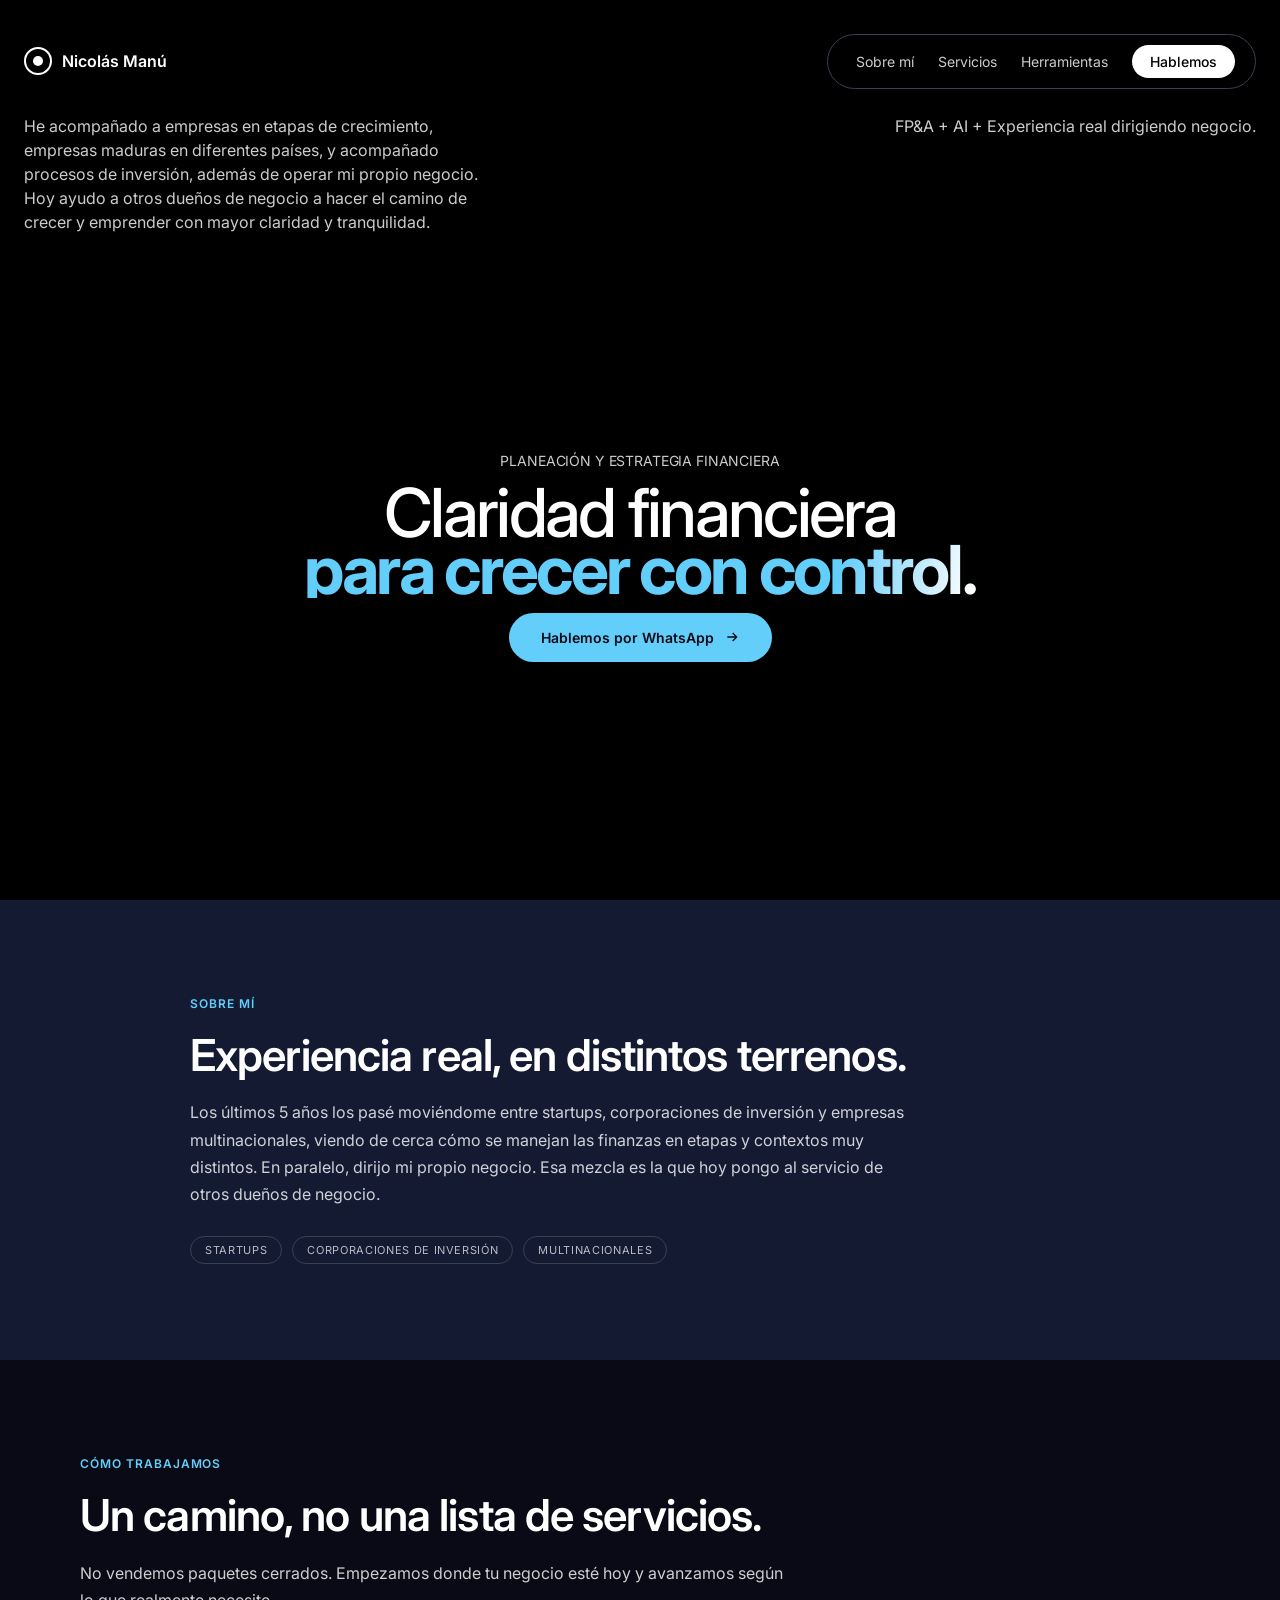
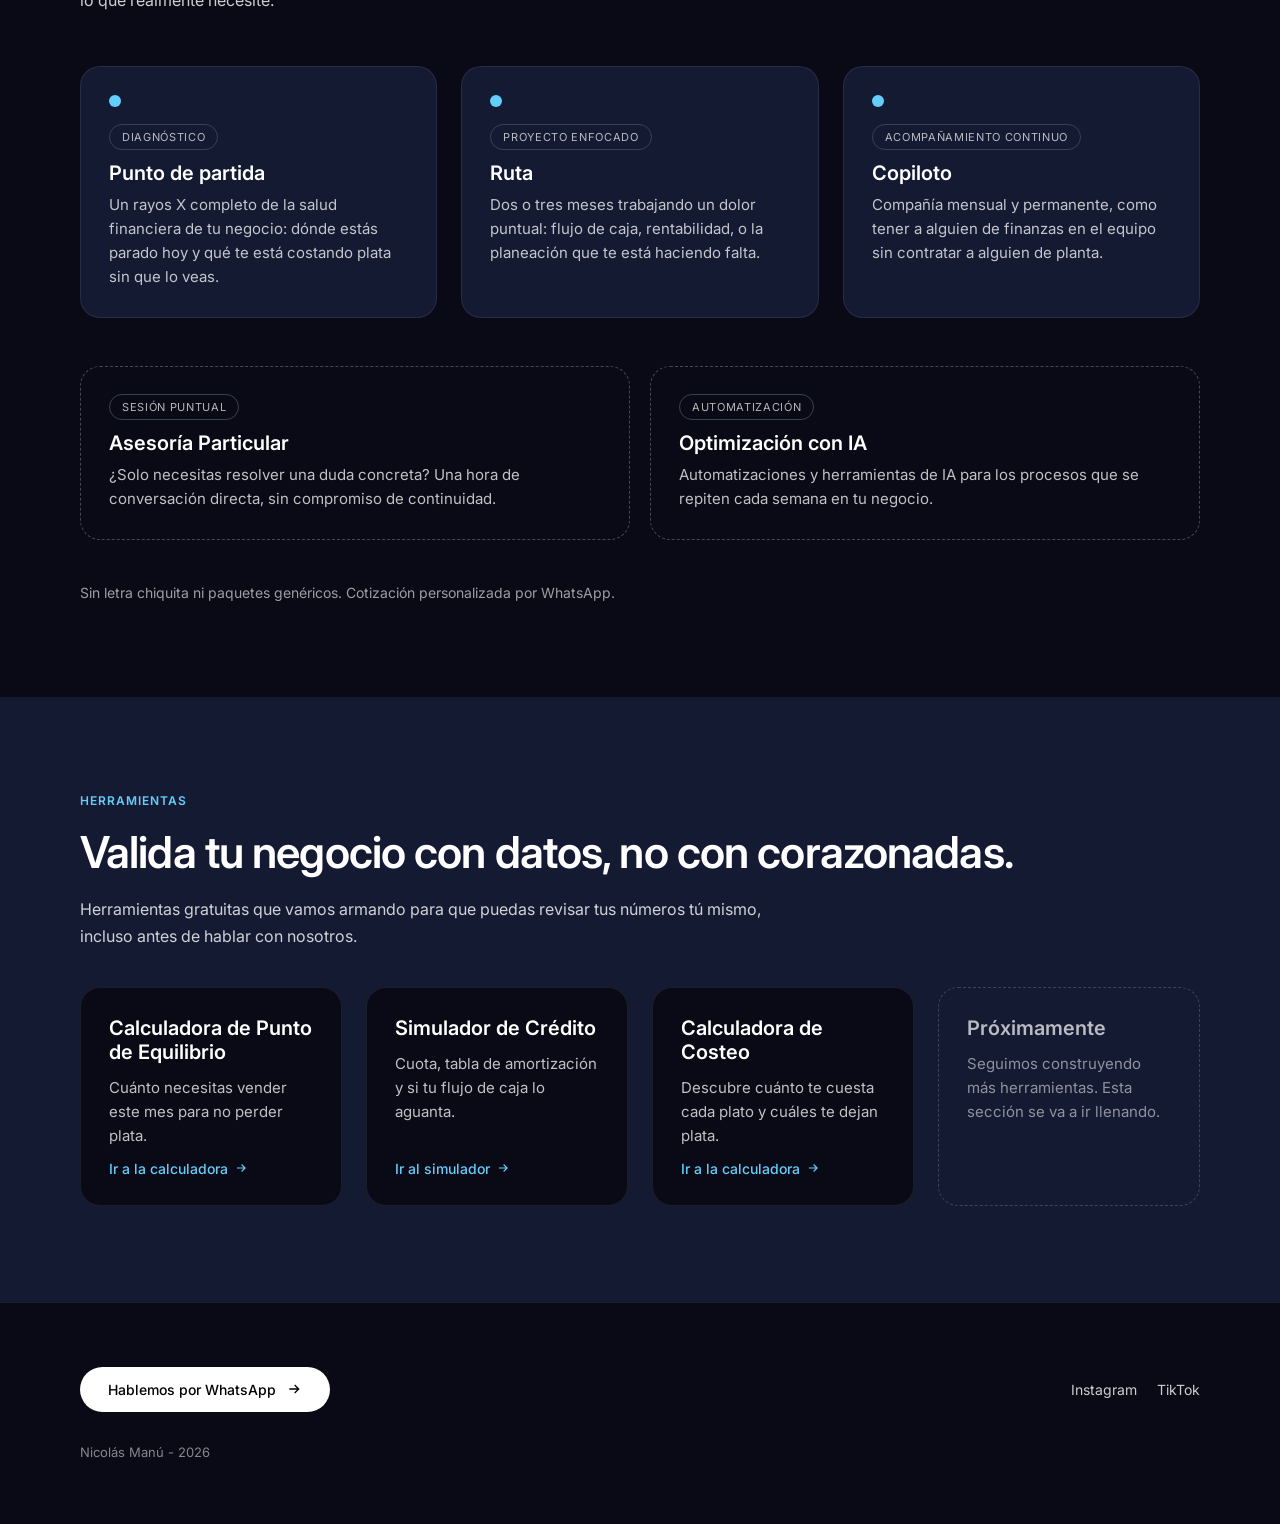
==== commit e7b04def: "Agrega Calculadora de Costeo para restaurantes y tarjeta en la home Co-Authored-By: Claude Sonnet 5." ====
--- a/index.html
+++ b/index.html
@@ -134,6 +134,13 @@
           <svg width="14" height="14" viewBox="0 0 24 24" fill="none" stroke="currentColor" stroke-width="2"><path d="M5 12h14M13 6l6 6-6 6"/></svg>
         </a>
       </div>
+      <div class="tool-card">
+        <h3>Calculadora de Costeo</h3>
+        <p>Descubre cuánto te cuesta cada plato y cuáles te dejan plata.</p>
+        <a href="/herramientas/costeo/" class="tool-link">Ir a la calculadora
+          <svg width="14" height="14" viewBox="0 0 24 24" fill="none" stroke="currentColor" stroke-width="2"><path d="M5 12h14M13 6l6 6-6 6"/></svg>
+        </a>
+      </div>
       <div class="tool-card tool-ghost">
         <h3>Próximamente</h3>
         <p>Seguimos construyendo más herramientas. Esta sección se va a ir llenando.</p>
